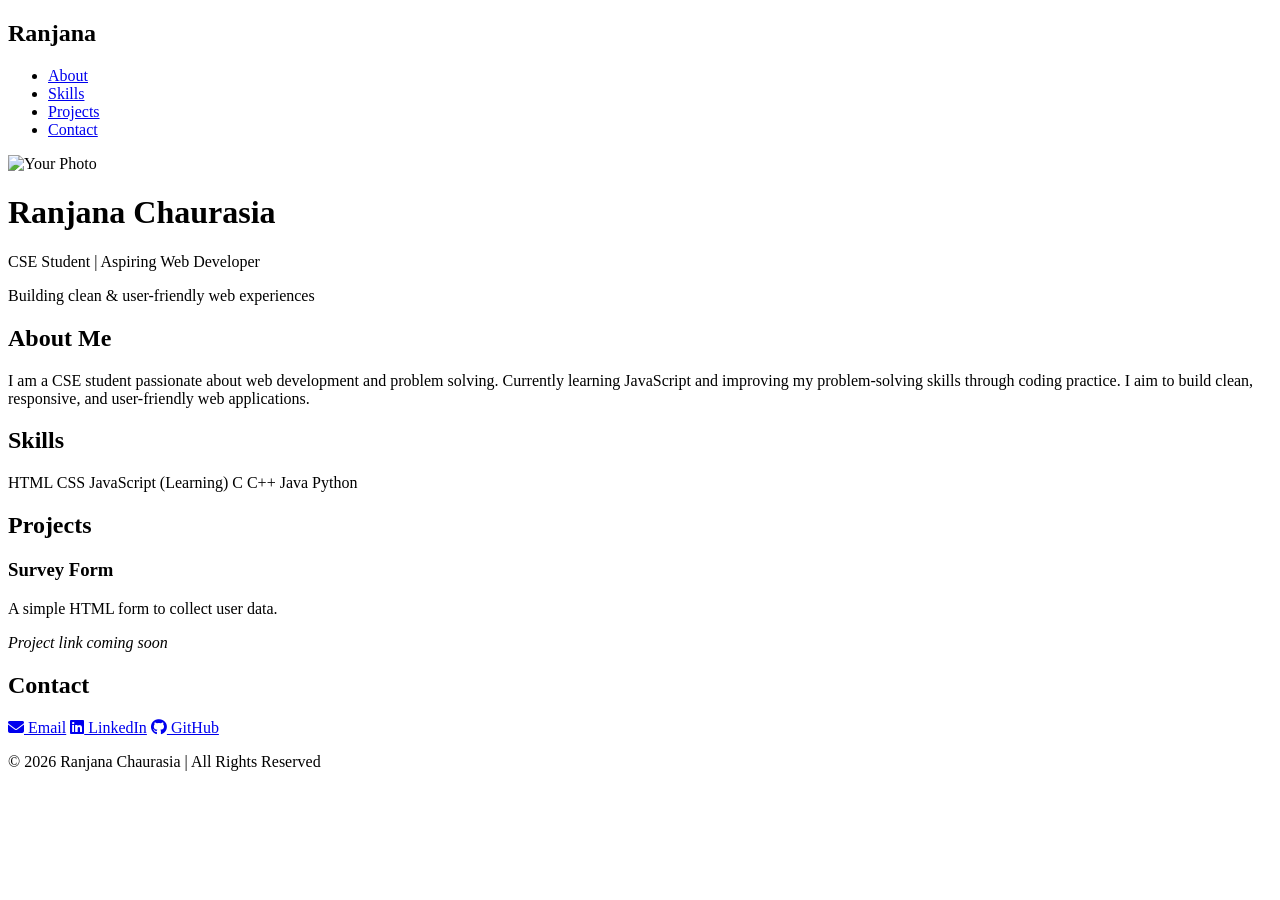
==== docs/index.html @ adcb5721 "Create index.html Initial commit of the portfolio website structure with sections for About, Skills," ====
<!DOCTYPE html>
<html>
<head>
	<meta charset="utf-8">
	<meta name="viewport" content="width=device-width, initial-scale=1">
	<title>Ranjana Chaurasia | Portfolio</title>
	<link rel="stylesheet" type="text/css" href="css/style.css">
	<link rel="stylesheet" href="https://fonts.googleapis.com/css2?family=Poppins:wght@300;400;600&display=swap">
	<link rel="stylesheet" href="https://cdnjs.cloudflare.com/ajax/libs/font-awesome/6.5.0/css/all.min.css">
</head>
<body>
	<nav class="navbar">
		<h2 class="logo">Ranjana</h2>
		<ul class="nav-links">
			<li><a href="#about">About</a></li>
			<li><a href="#skills">Skills</a></li>
			<li><a href="#projects">Projects</a></li>
			<li><a href="#contact">Contact</a></li>
		</ul>
	</nav>

	<!-- Header -->
	<header class="header">
		<img src="images/profile.jpeg" alt="Your Photo" class="profile-img">
		<h1>Ranjana Chaurasia</h1>
		<p class="role">CSE Student | Aspiring Web Developer</p>
		<p class="tagline">Building clean & user-friendly web experiences</p>
	</header>
	<!-- About -->
	<section id="about" class="about">
		<h2 class="section">About Me</h2>
		<div class="about-content">
			<p>I am a CSE student passionate about web development and problem solving. Currently learning JavaScript and improving my problem-solving skills through coding practice. I aim to build clean, responsive, and user-friendly web applications.</p>
		</div>
	</section>
	<!-- Skills -->
	<section id="skills" class="skills">
		<h2 class="section">Skills</h2>
		<div class="skill-list">
			<span>HTML</span>
			<span>CSS</span>
			<span>JavaScript (Learning)</span>
			<span>C</span>
			<span>C++</span>
			<span>Java</span>
			<span>Python</span>
		</div>
	</section>
	<!-- Projects -->
	<section id="projects" class="projects">
		<h2 class="section">Projects</h2>
		<div class="project-card">
			<h3>Survey Form</h3>
			<p>A simple HTML form to collect user data.</p>
			<p><em>Project link coming soon</em></p>
		</div>
	</section>
	<!-- Contact -->
	<section id="contact" class="contact">
		<h2 class="section">Contact</h2>
		<div class="contact-links">
			<a href="mailto:ranjanachaurasia2003@gmail.com"><i class="fa-solid fa-envelope"></i> Email</a>
			<a href="https://www.linkedin.com/in/ranjana-chaurasia-1a478134b/" target="_blank"><i class="fa-brands fa-linkedin"></i> LinkedIn</a>
			<a href="https://github.com/Ranjana-Chaurasia" target="blank"><i class="fa-brands fa-github"></i> GitHub</a>
		</div>
	</section>

	<!-- Footer -->
	<footer class="footer">
		<p>&copy; 2026 Ranjana Chaurasia | All Rights Reserved</p>
	</footer>
</body>
</html>
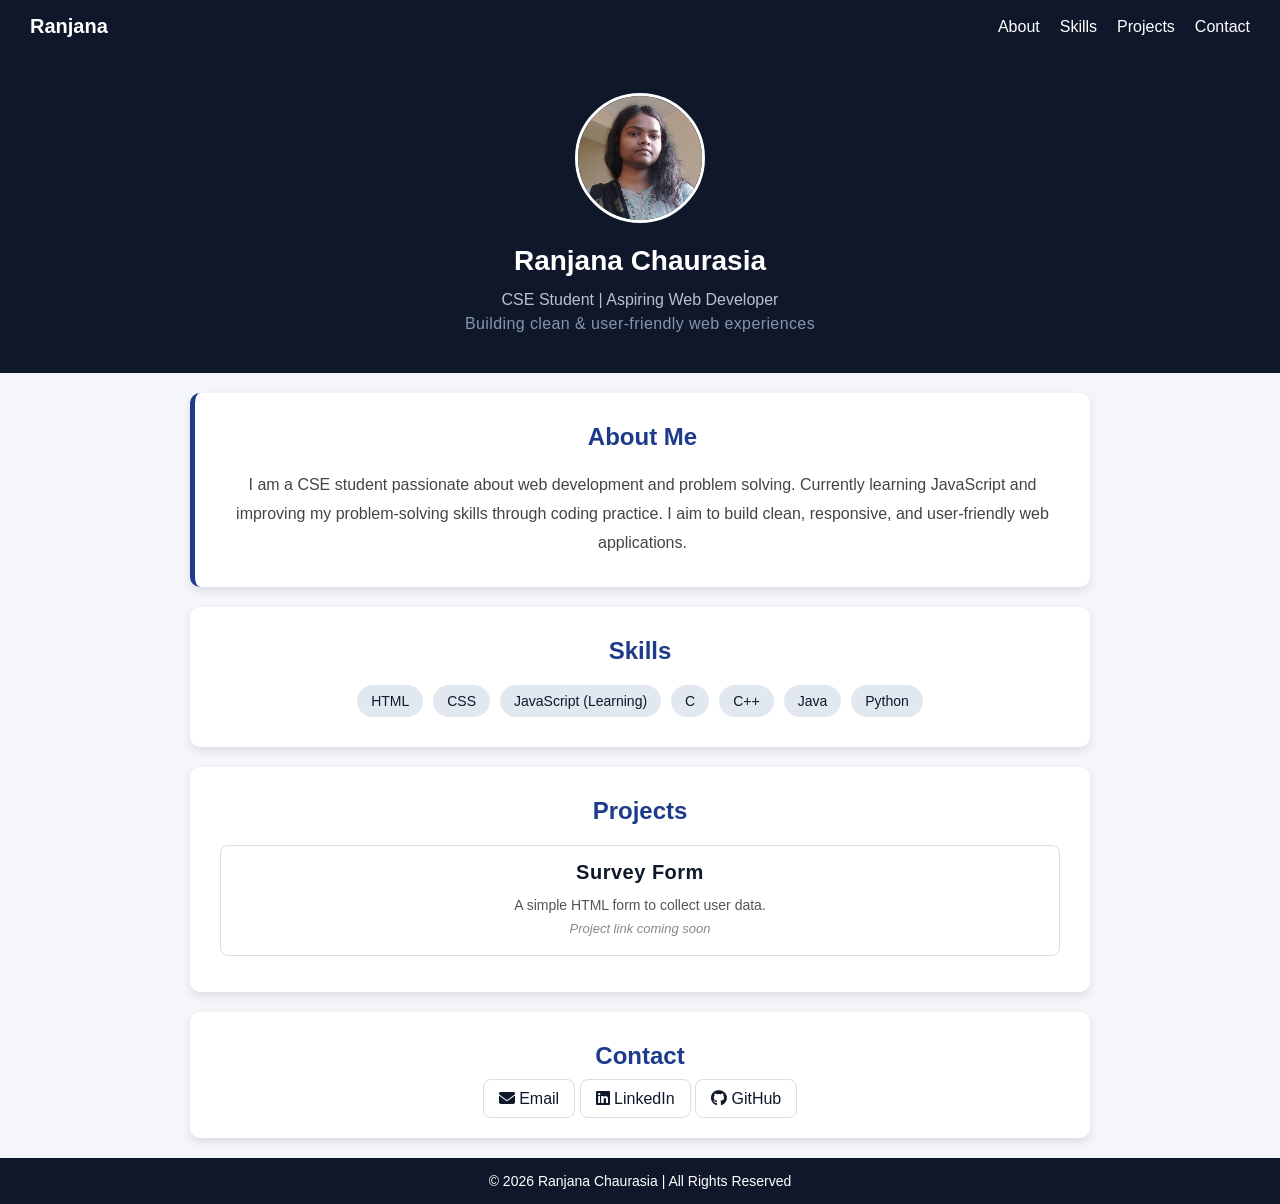
==== commit 550dc67a: "Update stylesheet and image paths in index.html" ====
--- a/docs/index.html
+++ b/docs/index.html
@@ -4,7 +4,7 @@
 	<meta charset="utf-8">
 	<meta name="viewport" content="width=device-width, initial-scale=1">
 	<title>Ranjana Chaurasia | Portfolio</title>
-	<link rel="stylesheet" type="text/css" href="css/style.css">
+	<link rel="stylesheet" type="text/css" href="style.css">
 	<link rel="stylesheet" href="https://fonts.googleapis.com/css2?family=Poppins:wght@300;400;600&display=swap">
 	<link rel="stylesheet" href="https://cdnjs.cloudflare.com/ajax/libs/font-awesome/6.5.0/css/all.min.css">
 </head>
@@ -21,7 +21,7 @@
 
 	<!-- Header -->
 	<header class="header">
-		<img src="images/profile.jpeg" alt="Your Photo" class="profile-img">
+		<img src="profile.jpeg" alt="Your Photo" class="profile-img">
 		<h1>Ranjana Chaurasia</h1>
 		<p class="role">CSE Student | Aspiring Web Developer</p>
 		<p class="tagline">Building clean & user-friendly web experiences</p>
--- a/docs/style.css
+++ b/docs/style.css
@@ -0,0 +1,227 @@
+*{
+	margin:0;
+	padding:0;
+	box-sizing:border-box;
+	font-family:Aril, sans-serif;
+}
+
+html{
+	scroll-behaviour:smooth;
+}
+
+body{
+	font-family:'Poppins', sans-serif;
+	background-color:#f4f6f9;
+	color:#333;
+}
+
+/* Nav-bar */
+.navbar{
+	display:flex;
+	justify-content:space-between;
+	align-items:center;
+	color:white;
+	padding:15px 30px;
+	position:sticky;
+	top:0;
+	z-index:1000;
+}
+.logo{
+	font-size:20px;
+	font-weight:bold;
+}
+.nav-links{
+	list-style:none;
+	display:flex;
+	gap:20px;
+}
+.nav-links a{
+	color:white;
+	text-decoration:none;
+	font-weight:500;
+	transition:0.3s;
+}
+.nav-links a:hover{
+	text-decoration:underline;
+	opacity:0.8;
+}
+
+/* Header */
+.header{
+	text-align:center;
+	padding:40px;
+	color:white;
+	display:flex;
+	flex-direction:column;
+	align-items:center;
+}
+.profile-img{
+	width:130px;
+	height:130px;
+	object-fit:cover;
+	border-radius:50%;
+	border:3px solid white;
+	margin-bottom:10px;
+}
+.header h1{
+	margin-top:12px;
+	margin-bottom:6px;
+	font-size:28px;
+}
+.header p{
+	font-size:16px;
+	opacity:0.9;
+}
+.role{
+	font-size:16px;
+	margin-top:8px;
+	color:#cbd5e1;
+}
+.tagline{
+	font-size:13px;
+	margin-top:6px;
+	color:#94a3b8;
+	font-weight:300;
+	letter-spacing:0.4px;
+	opacity:0.9;
+}
+
+.navbar, .header{
+	background:#0f172a;
+}
+
+/* Section */
+section{
+	padding:30px;
+	max-width:900px;
+	margin:20px auto;
+	background:white;
+	border-radius:10px;
+	box-shadow:0 4px 10px rgba(0,0,0,0.1);
+	text-align:center;
+	animation:fadeIn 0.6s ease-in;
+}
+section:hover{
+	box-shadow:0 6px 18px rgba(0,0,0,0.12);
+	transition:0.3s;
+}
+@keyframes fadeIn{
+	from{
+		opacity:0;
+		transform:translateY(10px);
+	}
+	to{
+		opacity:1;
+		transform:translateY(0);
+	}
+}
+
+.section{
+	margin-bottom:20px;
+	color:#1e3a8a;
+}
+
+/* About */
+.about{
+	border-left:5px solid #1e3a8a;
+}
+.about-content{
+	font-size:16px;
+	line-height:1.8;
+	color:#444;
+}
+
+/* Skills */
+.skill-list{
+	margin-top:10px;
+	display:flex;
+	flex-wrap:wrap;
+	gap:10px;
+	justify-content:center;
+}
+.skill-list span{
+	background:#e2e8f0;
+	color:#0f172a;
+	padding:8px 14px;
+	border-radius:20px;
+	font-size:14px;
+	transition:0.3s;
+}
+.skill-list span:hover{
+	background:#0f172a;
+	color:white;
+}
+
+/* Projects */
+.project-card h3{
+	font-size:20px;
+	font-weight:600;
+	color:#0f172a;
+	margin-bottom:10px;
+	letter-spacing:0.5px;
+}
+.project-card p{
+	font-size:14px;
+	color:#555;
+	line-height:1.6;
+}
+.project-card em{
+	font-size:13px;
+	color:#888;
+}
+.project-card{
+	padding:15px;
+	border:1px solid #ddd;
+	border-radius:8px;
+	margin:6px 0;
+	transition:0.3s;
+}
+.project-card:hover{
+	transition:translateY(-5px);
+	box-shadow:0 4px 12px rgba(0,0,0,0.15);
+}
+
+/* Contact */
+.contact p{
+	margin:10px 0;
+}
+.contact-links a{
+	text-decoration:none;
+	color:#0f172a;
+	font-weight:500;
+	border:1px solid #ddd;
+	padding:10px 15px;
+	border-radius:8px;
+	transition:0.3s;
+}
+.contact-links a:hover{
+	background:#0f172a;
+	color:white;
+	opacity:0.8s;
+}
+
+/* Footer */
+.footer{
+	text-align:center;
+	padding:15px;
+	background:#0f172a;
+	color:white;
+	margin-top:20px;
+	font-size:14px;
+}
+
+@media(max-width:600px){
+	.nav-links{
+		flex-direction:column;
+		gap:10px;
+	}
+	.header{
+		padding:20px;
+	}
+	.profile-img{
+		width:90px;
+	}
+	.skill-list{
+		justify-content:center;
+	}
+}
